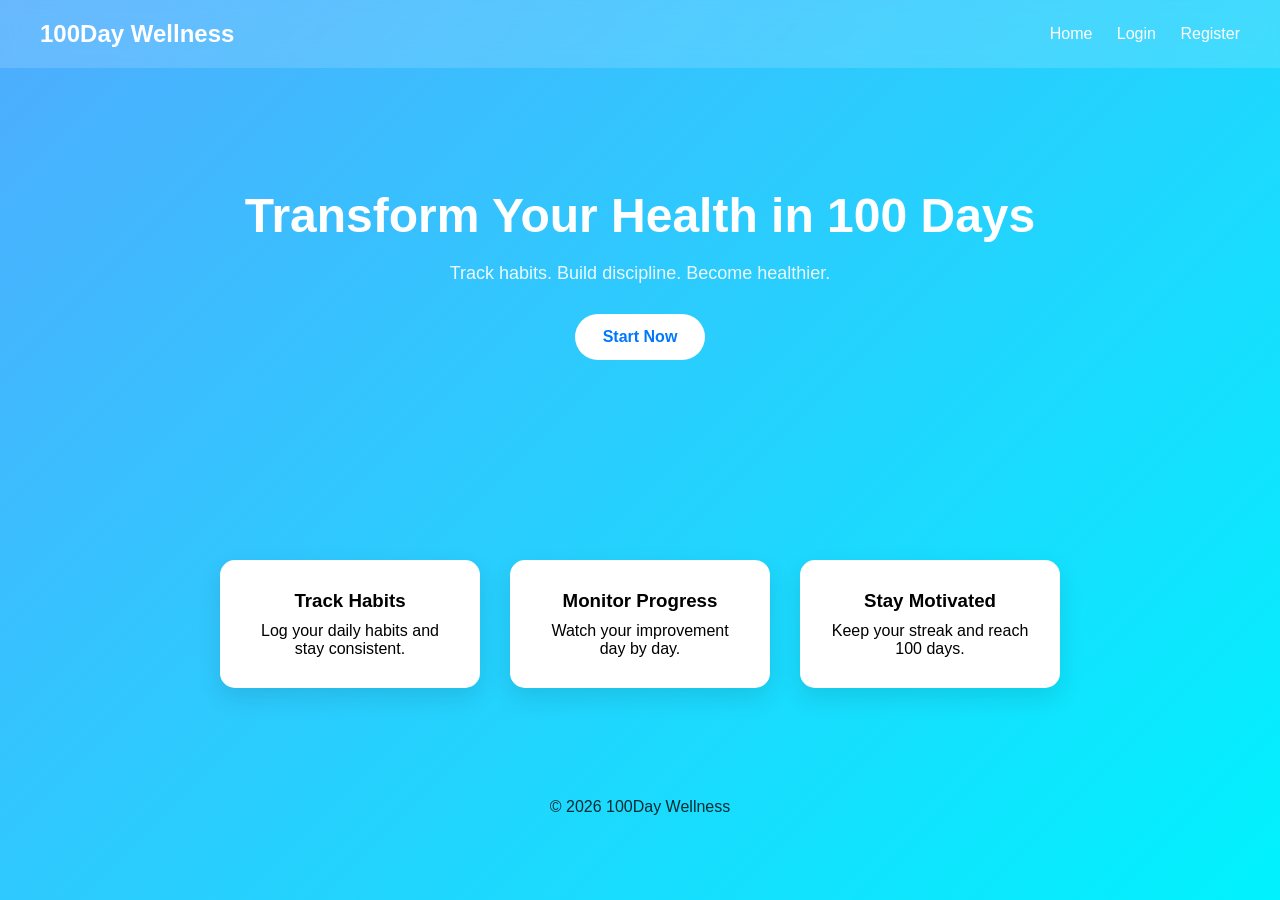
==== frontend/index.html @ 0dc53b85 "first commit" ====
<!DOCTYPE html>
<html>

<head>
    <title>100Day Wellness</title>
    <link rel="stylesheet" href="css/style.css">
</head>

<body>

    <header>
        <h1>100Day Wellness</h1>

        <nav>
            <a href="index.html">Home</a>
            <a href="login.html">Login</a>
            <a href="register.html">Register</a>
        </nav>
    </header>

    <section class="hero">

        <h2>Transform Your Health in 100 Days</h2>
        <p>Track habits. Build discipline. Become healthier.</p>

        <a class="btn" href="register.html">Start Now</a>

    </section>

    <section class="features">

        <div class="card">
            <h3>Track Habits</h3>
            <p>Log your daily habits and stay consistent.</p>
        </div>

        <div class="card">
            <h3>Monitor Progress</h3>
            <p>Watch your improvement day by day.</p>
        </div>

        <div class="card">
            <h3>Stay Motivated</h3>
            <p>Keep your streak and reach 100 days.</p>
        </div>

    </section>

    <footer>
        <p>© 2026 100Day Wellness</p>
    </footer>

</body>

</html>
---- frontend/css/style.css ----
* {
    margin: 0;
    padding: 0;
    box-sizing: border-box;
    font-family: Segoe UI, Arial, sans-serif;
}

body {
    background: linear-gradient(135deg, #4facfe, #00f2fe);
    min-height: 100vh;
    color: #333;
}

/* NAVBAR */

header {
    display: flex;
    justify-content: space-between;
    align-items: center;
    padding: 20px 40px;
    background: rgba(255, 255, 255, 0.15);
    backdrop-filter: blur(10px);
    color: white;
}

header h1 {
    font-size: 24px;
}

nav a {
    color: white;
    margin-left: 20px;
    text-decoration: none;
    font-weight: 500;
    transition: 0.2s;
}

nav a:hover {
    opacity: 0.7;
}

/* HERO */

.hero {
    text-align: center;
    padding: 120px 20px;
    color: white;
}

.hero h2 {
    font-size: 48px;
    margin-bottom: 20px;
}

.hero p {
    font-size: 18px;
    opacity: 0.9;
}

.btn {
    display: inline-block;
    margin-top: 30px;
    padding: 14px 28px;
    background: white;
    color: #0077ff;
    border-radius: 30px;
    text-decoration: none;
    font-weight: 600;
    transition: 0.2s;
}

.btn:hover {
    transform: scale(1.05);
}

/* FEATURES */

.features {
    display: flex;
    justify-content: center;
    flex-wrap: wrap;
    gap: 30px;
    padding: 80px 20px;
}

.card {
    background: white;
    width: 260px;
    padding: 30px;
    border-radius: 15px;
    box-shadow: 0 10px 25px rgba(0, 0, 0, 0.1);
    text-align: center;
    transition: 0.25s;
}

.card:hover {
    transform: translateY(-8px);
}

.card h3 {
    margin-bottom: 10px;
}

/* FORM PAGES */

.page-center {
    display: flex;
    justify-content: center;
    align-items: center;
    height: 100vh;
}

.form-container {
    background: white;
    padding: 40px;
    width: 320px;
    border-radius: 15px;
    box-shadow: 0 10px 30px rgba(0, 0, 0, 0.2);
}

.form-container h2 {
    margin-bottom: 20px;
    text-align: center;
}

input {
    width: 100%;
    padding: 12px;
    margin-bottom: 15px;
    border-radius: 8px;
    border: 1px solid #ddd;
}

button {
    width: 100%;
    padding: 12px;
    border: none;
    border-radius: 8px;
    background: #0077ff;
    color: white;
    font-weight: 600;
    cursor: pointer;
    transition: 0.2s;
}

button:hover {
    background: #0057cc;
}

.form-container p {
    text-align: center;
    margin-top: 15px;
}

.form-container a {
    color: #0077ff;
    text-decoration: none;
}

/* DASHBOARD */

.dashboard {
    padding: 50px;
    display: grid;
    grid-template-columns: repeat(auto-fit, minmax(220px, 1fr));
    gap: 25px;
}

.dashboard-card {
    background: white;
    padding: 25px;
    border-radius: 15px;
    box-shadow: 0 10px 25px rgba(0, 0, 0, 0.1);
    text-align: center;
}

.dashboard-card h3 {
    margin-bottom: 10px;
}

/* FOOTER */

footer {
    text-align: center;
    padding: 30px;
    color: white;
    opacity: 0.8;
}

/* TEXT COLOR FIX */

section,
p,
h2,
h3,
h4 {
    color: black;
}

/* keep hero text white */

.hero h2,
.hero p {
    color: white;
}

/* PROGRESS BAR */

.progress-bar {
    width: 80%;
    height: 25px;
    background: #e0e0e0;
    border-radius: 20px;
    overflow: hidden;
    margin: 30px auto;
}

.progress-fill {
    height: 100%;
    background: linear-gradient(90deg, #00c6ff, #0072ff);
    width: 0%;
    transition: width 0.8s ease;
}

/* PROGRESS PAGE */

.progress{
text-align:center;
padding:80px 20px;
max-width:700px;
margin:auto;
}

.progress-day{
margin-top:10px;
font-size:18px;
}

.progress-text{
margin-top:20px;
font-size:18px;
}
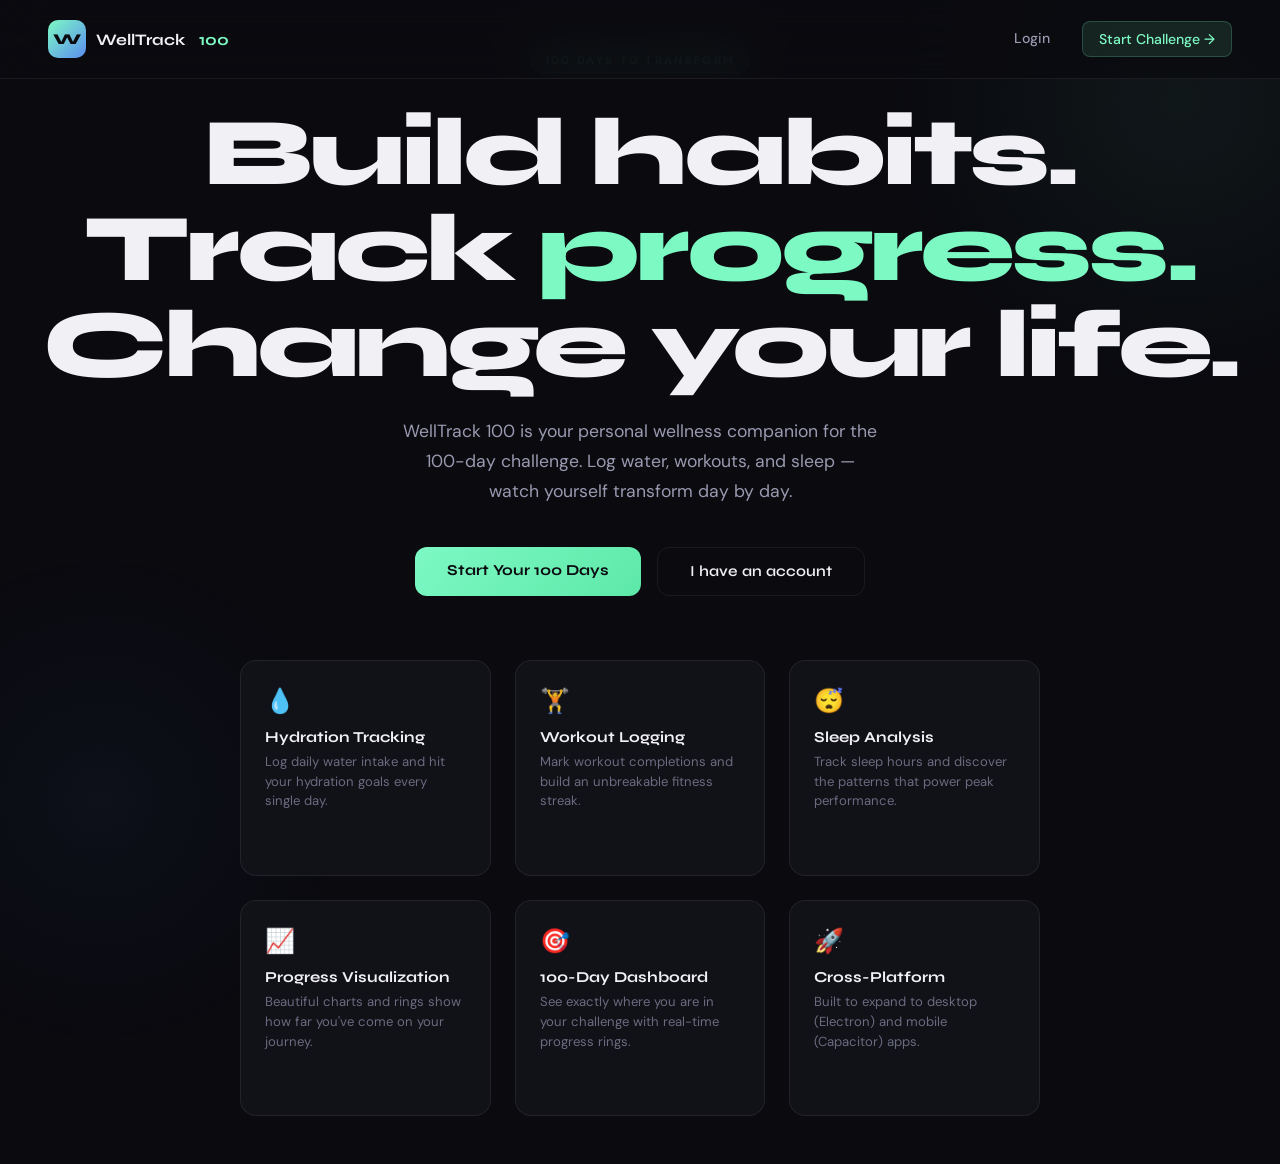
==== commit ea1018da: "js" ====
--- a/frontend/index.html
+++ b/frontend/index.html
@@ -1,55 +1,79 @@
 <!DOCTYPE html>
-<html>
-
+<html lang="en">
 <head>
-    <title>100Day Wellness</title>
-    <link rel="stylesheet" href="css/style.css">
+  <meta charset="UTF-8" />
+  <meta name="viewport" content="width=device-width, initial-scale=1.0" />
+  <title>WellTrack 100 · Your 100-Day Wellness Challenge</title>
+  <link rel="stylesheet" href="css/style.css" />
 </head>
-
 <body>
 
-    <header>
-        <h1>100Day Wellness</h1>
+  <nav class="home-nav">
+    <div class="logo-area">
+      <div class="logo-mark">W</div>
+      WellTrack <span style="color:var(--accent);margin-left:4px">100</span>
+    </div>
+    <div class="nav-links">
+      <a href="login.html" id="nav-login">Login</a>
+      <a href="register.html" class="cta">Start Challenge →</a>
+      <a href="dashboard.html" id="nav-dashboard" class="hidden">Dashboard</a>
+    </div>
+  </nav>
 
-        <nav>
-            <a href="index.html">Home</a>
-            <a href="login.html">Login</a>
-            <a href="register.html">Register</a>
-        </nav>
-    </header>
+  <section class="home-hero">
+    <div class="tagline">100 Days to Transform</div>
 
-    <section class="hero">
+    <h1>
+      Build habits.<br>
+      Track <span class="highlight">progress.</span><br>
+      Change your life.
+    </h1>
 
-        <h2>Transform Your Health in 100 Days</h2>
-        <p>Track habits. Build discipline. Become healthier.</p>
+    <p>
+      WellTrack 100 is your personal wellness companion for the 100-day challenge.
+      Log water, workouts, and sleep — watch yourself transform day by day.
+    </p>
 
-        <a class="btn" href="register.html">Start Now</a>
+    <div class="home-cta">
+      <a href="register.html" class="btn-home-primary">Start Your 100 Days</a>
+      <a href="login.html" class="btn-home-ghost">I have an account</a>
+    </div>
 
-    </section>
+    <div class="features-grid">
+      <div class="feature-chip">
+        <div class="feat-icon">💧</div>
+        <h3>Hydration Tracking</h3>
+        <p>Log daily water intake and hit your hydration goals every single day.</p>
+      </div>
+      <div class="feature-chip">
+        <div class="feat-icon">🏋️</div>
+        <h3>Workout Logging</h3>
+        <p>Mark workout completions and build an unbreakable fitness streak.</p>
+      </div>
+      <div class="feature-chip">
+        <div class="feat-icon">😴</div>
+        <h3>Sleep Analysis</h3>
+        <p>Track sleep hours and discover the patterns that power peak performance.</p>
+      </div>
+      <div class="feature-chip">
+        <div class="feat-icon">📈</div>
+        <h3>Progress Visualization</h3>
+        <p>Beautiful charts and rings show how far you've come on your journey.</p>
+      </div>
+      <div class="feature-chip">
+        <div class="feat-icon">🎯</div>
+        <h3>100-Day Dashboard</h3>
+        <p>See exactly where you are in your challenge with real-time progress rings.</p>
+      </div>
+      <div class="feature-chip">
+        <div class="feat-icon">🚀</div>
+        <h3>Cross-Platform</h3>
+        <p>Built to expand to desktop (Electron) and mobile (Capacitor) apps.</p>
+      </div>
+    </div>
+  </section>
 
-    <section class="features">
-
-        <div class="card">
-            <h3>Track Habits</h3>
-            <p>Log your daily habits and stay consistent.</p>
-        </div>
-
-        <div class="card">
-            <h3>Monitor Progress</h3>
-            <p>Watch your improvement day by day.</p>
-        </div>
-
-        <div class="card">
-            <h3>Stay Motivated</h3>
-            <p>Keep your streak and reach 100 days.</p>
-        </div>
-
-    </section>
-
-    <footer>
-        <p>© 2026 100Day Wellness</p>
-    </footer>
-
+  <div id="toast-container" class="toast-container"></div>
+  <script src="js/app.js"></script>
 </body>
-
 </html>
--- a/frontend/css/style.css
+++ b/frontend/css/style.css
@@ -1,242 +1,947 @@
-* {
-    margin: 0;
-    padding: 0;
-    box-sizing: border-box;
-    font-family: Segoe UI, Arial, sans-serif;
-}
+@import url('https://fonts.googleapis.com/css2?family=Syne:wght@400;500;600;700;800&family=DM+Sans:ital,opsz,wght@0,9..40,300;0,9..40,400;0,9..40,500;1,9..40,300&display=swap');
+
+:root {
+  --bg: #0a0a0f;
+  --surface: #111118;
+  --surface2: #1a1a26;
+  --border: rgba(255,255,255,0.07);
+  --accent: #7DF9C4;
+  --accent2: #5B8DEF;
+  --accent3: #F97DCC;
+  --text: #f0f0f5;
+  --text-muted: #6b6b80;
+  --text-dim: #9999b0;
+  --danger: #f97d7d;
+  --warn: #f9c97d;
+  --radius: 16px;
+  --radius-sm: 10px;
+  --shadow: 0 8px 32px rgba(0,0,0,0.5);
+  --glow: 0 0 40px rgba(125,249,196,0.15);
+}
+
+* { margin: 0; padding: 0; box-sizing: border-box; }
 
 body {
-    background: linear-gradient(135deg, #4facfe, #00f2fe);
-    min-height: 100vh;
-    color: #333;
-}
-
-/* NAVBAR */
-
-header {
-    display: flex;
-    justify-content: space-between;
-    align-items: center;
-    padding: 20px 40px;
-    background: rgba(255, 255, 255, 0.15);
-    backdrop-filter: blur(10px);
-    color: white;
-}
-
-header h1 {
-    font-size: 24px;
-}
-
-nav a {
-    color: white;
-    margin-left: 20px;
-    text-decoration: none;
-    font-weight: 500;
-    transition: 0.2s;
-}
-
-nav a:hover {
-    opacity: 0.7;
-}
-
-/* HERO */
-
-.hero {
-    text-align: center;
-    padding: 120px 20px;
-    color: white;
-}
-
-.hero h2 {
-    font-size: 48px;
-    margin-bottom: 20px;
-}
-
-.hero p {
-    font-size: 18px;
-    opacity: 0.9;
-}
-
-.btn {
-    display: inline-block;
-    margin-top: 30px;
-    padding: 14px 28px;
-    background: white;
-    color: #0077ff;
-    border-radius: 30px;
-    text-decoration: none;
-    font-weight: 600;
-    transition: 0.2s;
-}
-
-.btn:hover {
-    transform: scale(1.05);
-}
-
-/* FEATURES */
-
-.features {
-    display: flex;
-    justify-content: center;
-    flex-wrap: wrap;
-    gap: 30px;
-    padding: 80px 20px;
-}
-
-.card {
-    background: white;
-    width: 260px;
-    padding: 30px;
-    border-radius: 15px;
-    box-shadow: 0 10px 25px rgba(0, 0, 0, 0.1);
-    text-align: center;
-    transition: 0.25s;
-}
-
-.card:hover {
-    transform: translateY(-8px);
-}
-
-.card h3 {
-    margin-bottom: 10px;
-}
-
-/* FORM PAGES */
-
-.page-center {
-    display: flex;
-    justify-content: center;
-    align-items: center;
-    height: 100vh;
-}
-
-.form-container {
-    background: white;
-    padding: 40px;
-    width: 320px;
-    border-radius: 15px;
-    box-shadow: 0 10px 30px rgba(0, 0, 0, 0.2);
-}
-
-.form-container h2 {
-    margin-bottom: 20px;
-    text-align: center;
-}
-
-input {
-    width: 100%;
-    padding: 12px;
-    margin-bottom: 15px;
-    border-radius: 8px;
-    border: 1px solid #ddd;
-}
-
-button {
-    width: 100%;
-    padding: 12px;
-    border: none;
-    border-radius: 8px;
-    background: #0077ff;
-    color: white;
-    font-weight: 600;
-    cursor: pointer;
-    transition: 0.2s;
-}
-
-button:hover {
-    background: #0057cc;
-}
-
-.form-container p {
-    text-align: center;
-    margin-top: 15px;
-}
-
-.form-container a {
-    color: #0077ff;
-    text-decoration: none;
-}
-
-/* DASHBOARD */
-
-.dashboard {
-    padding: 50px;
-    display: grid;
-    grid-template-columns: repeat(auto-fit, minmax(220px, 1fr));
-    gap: 25px;
-}
-
-.dashboard-card {
-    background: white;
-    padding: 25px;
-    border-radius: 15px;
-    box-shadow: 0 10px 25px rgba(0, 0, 0, 0.1);
-    text-align: center;
-}
-
-.dashboard-card h3 {
-    margin-bottom: 10px;
-}
-
-/* FOOTER */
-
-footer {
-    text-align: center;
-    padding: 30px;
-    color: white;
-    opacity: 0.8;
-}
-
-/* TEXT COLOR FIX */
-
-section,
-p,
-h2,
-h3,
-h4 {
-    color: black;
-}
-
-/* keep hero text white */
-
-.hero h2,
-.hero p {
-    color: white;
-}
-
-/* PROGRESS BAR */
-
-.progress-bar {
-    width: 80%;
-    height: 25px;
-    background: #e0e0e0;
-    border-radius: 20px;
-    overflow: hidden;
-    margin: 30px auto;
-}
-
-.progress-fill {
-    height: 100%;
-    background: linear-gradient(90deg, #00c6ff, #0072ff);
-    width: 0%;
-    transition: width 0.8s ease;
-}
-
-/* PROGRESS PAGE */
-
-.progress{
-text-align:center;
-padding:80px 20px;
-max-width:700px;
-margin:auto;
-}
-
-.progress-day{
-margin-top:10px;
-font-size:18px;
-}
-
-.progress-text{
-margin-top:20px;
-font-size:18px;
+  font-family: 'DM Sans', sans-serif;
+  background: var(--bg);
+  color: var(--text);
+  min-height: 100vh;
+  overflow-x: hidden;
+}
+
+/* Ambient background */
+body::before {
+  content: '';
+  position: fixed;
+  width: 600px; height: 600px;
+  background: radial-gradient(circle, rgba(125,249,196,0.06) 0%, transparent 70%);
+  top: -200px; right: -200px;
+  pointer-events: none; z-index: 0;
+}
+body::after {
+  content: '';
+  position: fixed;
+  width: 500px; height: 500px;
+  background: radial-gradient(circle, rgba(91,141,239,0.05) 0%, transparent 70%);
+  bottom: -150px; left: -150px;
+  pointer-events: none; z-index: 0;
+}
+
+h1,h2,h3,h4 { font-family: 'Syne', sans-serif; }
+
+a { color: inherit; text-decoration: none; }
+
+/* ─── AUTH PAGES ─────────────────────────────────── */
+.auth-container {
+  min-height: 100vh;
+  display: grid;
+  place-items: center;
+  padding: 2rem;
+  position: relative; z-index: 1;
+}
+
+.auth-card {
+  background: var(--surface);
+  border: 1px solid var(--border);
+  border-radius: 24px;
+  padding: 3rem;
+  width: 100%; max-width: 440px;
+  box-shadow: var(--shadow);
+  animation: slideUp 0.5s ease;
+}
+
+@keyframes slideUp {
+  from { opacity: 0; transform: translateY(20px); }
+  to   { opacity: 1; transform: translateY(0); }
+}
+
+.auth-logo {
+  display: flex;
+  align-items: center;
+  gap: 10px;
+  margin-bottom: 2rem;
+}
+
+.auth-logo .logo-mark {
+  width: 40px; height: 40px;
+  background: linear-gradient(135deg, var(--accent), var(--accent2));
+  border-radius: 12px;
+  display: grid; place-items: center;
+  font-family: 'Syne', sans-serif;
+  font-weight: 800;
+  font-size: 16px;
+  color: #0a0a0f;
+}
+
+.auth-logo span {
+  font-family: 'Syne', sans-serif;
+  font-weight: 700;
+  font-size: 1.2rem;
+  letter-spacing: -0.02em;
+}
+
+.auth-logo span em {
+  color: var(--accent);
+  font-style: normal;
+}
+
+.auth-card h1 {
+  font-size: 2rem;
+  font-weight: 800;
+  letter-spacing: -0.03em;
+  margin-bottom: 0.5rem;
+}
+
+.auth-card .subtitle {
+  color: var(--text-muted);
+  font-size: 0.95rem;
+  margin-bottom: 2rem;
+}
+
+.form-group {
+  margin-bottom: 1.25rem;
+}
+
+.form-group label {
+  display: block;
+  font-size: 0.82rem;
+  font-weight: 500;
+  text-transform: uppercase;
+  letter-spacing: 0.08em;
+  color: var(--text-dim);
+  margin-bottom: 0.5rem;
+}
+
+.form-group input {
+  width: 100%;
+  background: var(--surface2);
+  border: 1px solid var(--border);
+  border-radius: var(--radius-sm);
+  padding: 0.85rem 1rem;
+  color: var(--text);
+  font-family: 'DM Sans', sans-serif;
+  font-size: 0.95rem;
+  transition: border-color 0.2s, box-shadow 0.2s;
+  outline: none;
+}
+
+.form-group input:focus {
+  border-color: rgba(125,249,196,0.4);
+  box-shadow: 0 0 0 3px rgba(125,249,196,0.08);
+}
+
+.form-group input::placeholder { color: var(--text-muted); }
+
+.btn-primary {
+  width: 100%;
+  background: linear-gradient(135deg, var(--accent), #5de8a8);
+  color: #0a0a0f;
+  border: none;
+  border-radius: var(--radius-sm);
+  padding: 0.9rem 1.5rem;
+  font-family: 'Syne', sans-serif;
+  font-weight: 700;
+  font-size: 0.95rem;
+  letter-spacing: 0.02em;
+  cursor: pointer;
+  transition: opacity 0.2s, transform 0.1s, box-shadow 0.2s;
+  margin-top: 0.5rem;
+}
+
+.btn-primary:hover {
+  opacity: 0.9;
+  box-shadow: 0 4px 20px rgba(125,249,196,0.3);
+}
+.btn-primary:active { transform: scale(0.98); }
+
+.btn-secondary {
+  background: var(--surface2);
+  color: var(--text);
+  border: 1px solid var(--border);
+  border-radius: var(--radius-sm);
+  padding: 0.75rem 1.25rem;
+  font-family: 'Syne', sans-serif;
+  font-weight: 600;
+  font-size: 0.88rem;
+  cursor: pointer;
+  transition: background 0.2s, border-color 0.2s;
+}
+.btn-secondary:hover { background: var(--surface); border-color: rgba(255,255,255,0.15); }
+
+.auth-footer {
+  text-align: center;
+  margin-top: 1.5rem;
+  color: var(--text-muted);
+  font-size: 0.9rem;
+}
+
+.auth-footer a { color: var(--accent); font-weight: 500; }
+.auth-footer a:hover { text-decoration: underline; }
+
+.alert {
+  padding: 0.75rem 1rem;
+  border-radius: var(--radius-sm);
+  font-size: 0.88rem;
+  margin-bottom: 1rem;
+  display: none;
+}
+.alert.error { background: rgba(249,125,125,0.1); border: 1px solid rgba(249,125,125,0.3); color: var(--danger); }
+.alert.success { background: rgba(125,249,196,0.1); border: 1px solid rgba(125,249,196,0.3); color: var(--accent); }
+.alert.show { display: block; }
+
+/* ─── MAIN LAYOUT ────────────────────────────────── */
+.app-layout {
+  display: grid;
+  grid-template-columns: 260px 1fr;
+  min-height: 100vh;
+  position: relative; z-index: 1;
+}
+
+/* ─── SIDEBAR ────────────────────────────────────── */
+.sidebar {
+  background: var(--surface);
+  border-right: 1px solid var(--border);
+  padding: 2rem 1.5rem;
+  display: flex;
+  flex-direction: column;
+  position: sticky;
+  top: 0; height: 100vh;
+  overflow-y: auto;
+}
+
+.sidebar-logo {
+  display: flex;
+  align-items: center;
+  gap: 10px;
+  margin-bottom: 2.5rem;
+  padding-bottom: 1.5rem;
+  border-bottom: 1px solid var(--border);
+}
+
+.logo-mark {
+  width: 38px; height: 38px;
+  background: linear-gradient(135deg, var(--accent), var(--accent2));
+  border-radius: 10px;
+  display: grid; place-items: center;
+  font-family: 'Syne', sans-serif;
+  font-weight: 800;
+  font-size: 15px;
+  color: #0a0a0f;
+}
+
+.logo-text {
+  font-family: 'Syne', sans-serif;
+  font-weight: 700;
+  font-size: 1.05rem;
+  line-height: 1.2;
+}
+.logo-text small {
+  display: block;
+  color: var(--accent);
+  font-size: 0.72rem;
+  font-weight: 500;
+  letter-spacing: 0.1em;
+  text-transform: uppercase;
+}
+
+.nav-section-label {
+  font-size: 0.68rem;
+  font-weight: 600;
+  letter-spacing: 0.12em;
+  text-transform: uppercase;
+  color: var(--text-muted);
+  margin: 1.5rem 0 0.6rem 0.5rem;
+}
+
+.nav-item {
+  display: flex;
+  align-items: center;
+  gap: 10px;
+  padding: 0.65rem 0.75rem;
+  border-radius: var(--radius-sm);
+  color: var(--text-dim);
+  font-size: 0.9rem;
+  font-weight: 500;
+  cursor: pointer;
+  transition: all 0.15s;
+  margin-bottom: 2px;
+}
+
+.nav-item:hover { background: var(--surface2); color: var(--text); }
+
+.nav-item.active {
+  background: rgba(125,249,196,0.1);
+  color: var(--accent);
+  border: 1px solid rgba(125,249,196,0.15);
+}
+
+.nav-item .nav-icon { font-size: 1rem; width: 20px; text-align: center; }
+
+.sidebar-bottom {
+  margin-top: auto;
+  padding-top: 1.5rem;
+  border-top: 1px solid var(--border);
+}
+
+.user-chip {
+  display: flex;
+  align-items: center;
+  gap: 10px;
+  padding: 0.6rem 0.75rem;
+  border-radius: var(--radius-sm);
+}
+
+.user-avatar {
+  width: 32px; height: 32px;
+  background: linear-gradient(135deg, var(--accent2), var(--accent3));
+  border-radius: 50%;
+  display: grid; place-items: center;
+  font-family: 'Syne', sans-serif;
+  font-weight: 700;
+  font-size: 13px;
+  color: white;
+  flex-shrink: 0;
+}
+
+.user-name {
+  font-size: 0.88rem;
+  font-weight: 500;
+  flex: 1;
+  overflow: hidden;
+  text-overflow: ellipsis;
+  white-space: nowrap;
+}
+
+.logout-btn {
+  background: none;
+  border: none;
+  color: var(--text-muted);
+  cursor: pointer;
+  font-size: 1rem;
+  padding: 4px;
+  border-radius: 6px;
+  transition: color 0.2s;
+}
+.logout-btn:hover { color: var(--danger); }
+
+/* ─── MAIN CONTENT ───────────────────────────────── */
+.main-content {
+  padding: 2.5rem 3rem;
+  overflow-y: auto;
+}
+
+.page-header {
+  margin-bottom: 2.5rem;
+}
+
+.page-header h1 {
+  font-size: 2.2rem;
+  font-weight: 800;
+  letter-spacing: -0.03em;
+  margin-bottom: 0.25rem;
+}
+
+.page-header .breadcrumb {
+  color: var(--text-muted);
+  font-size: 0.9rem;
+}
+.page-header .breadcrumb span { color: var(--accent); }
+
+/* ─── DAY COUNTER HERO ───────────────────────────── */
+.day-hero {
+  background: linear-gradient(135deg, var(--surface2) 0%, rgba(125,249,196,0.05) 100%);
+  border: 1px solid rgba(125,249,196,0.15);
+  border-radius: 20px;
+  padding: 2rem 2.5rem;
+  margin-bottom: 2rem;
+  display: flex;
+  align-items: center;
+  justify-content: space-between;
+  overflow: hidden;
+  position: relative;
+}
+
+.day-hero::before {
+  content: '';
+  position: absolute;
+  right: -40px; top: -40px;
+  width: 200px; height: 200px;
+  background: radial-gradient(circle, rgba(125,249,196,0.1) 0%, transparent 70%);
+  pointer-events: none;
+}
+
+.day-info h2 {
+  font-size: 3.5rem;
+  font-weight: 800;
+  letter-spacing: -0.04em;
+  color: var(--accent);
+  line-height: 1;
+  margin-bottom: 0.4rem;
+}
+
+.day-info p {
+  color: var(--text-dim);
+  font-size: 0.95rem;
+}
+
+.day-progress-ring {
+  position: relative;
+  width: 100px; height: 100px;
+}
+
+.day-progress-ring svg { transform: rotate(-90deg); }
+
+.day-progress-ring .ring-bg {
+  fill: none;
+  stroke: var(--surface);
+  stroke-width: 8;
+}
+
+.day-progress-ring .ring-fill {
+  fill: none;
+  stroke: var(--accent);
+  stroke-width: 8;
+  stroke-linecap: round;
+  stroke-dasharray: 264;
+  stroke-dashoffset: 264;
+  transition: stroke-dashoffset 1s ease;
+}
+
+.ring-label {
+  position: absolute;
+  inset: 0;
+  display: grid;
+  place-items: center;
+  font-family: 'Syne', sans-serif;
+  font-weight: 700;
+  font-size: 1rem;
+}
+
+/* ─── STATS GRID ─────────────────────────────────── */
+.stats-grid {
+  display: grid;
+  grid-template-columns: repeat(3, 1fr);
+  gap: 1.25rem;
+  margin-bottom: 2rem;
+}
+
+.stat-card {
+  background: var(--surface);
+  border: 1px solid var(--border);
+  border-radius: var(--radius);
+  padding: 1.5rem;
+  transition: border-color 0.2s, transform 0.2s;
+  cursor: default;
+}
+
+.stat-card:hover {
+  border-color: rgba(255,255,255,0.12);
+  transform: translateY(-2px);
+}
+
+.stat-card .stat-icon {
+  font-size: 1.5rem;
+  margin-bottom: 1rem;
+  display: inline-block;
+  padding: 0.5rem;
+  background: var(--surface2);
+  border-radius: 10px;
+}
+
+.stat-card .stat-label {
+  font-size: 0.78rem;
+  font-weight: 600;
+  letter-spacing: 0.1em;
+  text-transform: uppercase;
+  color: var(--text-muted);
+  margin-bottom: 0.5rem;
+}
+
+.stat-card .stat-value {
+  font-family: 'Syne', sans-serif;
+  font-size: 2rem;
+  font-weight: 800;
+  letter-spacing: -0.02em;
+  line-height: 1;
+  margin-bottom: 0.3rem;
+}
+
+.stat-card .stat-target {
+  font-size: 0.82rem;
+  color: var(--text-muted);
+}
+
+.stat-card.water .stat-value { color: var(--accent2); }
+.stat-card.workout .stat-value { color: var(--accent); }
+.stat-card.sleep .stat-value { color: var(--accent3); }
+
+/* ─── LOG FORM ───────────────────────────────────── */
+.log-section {
+  background: var(--surface);
+  border: 1px solid var(--border);
+  border-radius: var(--radius);
+  padding: 2rem;
+  margin-bottom: 2rem;
+}
+
+.log-section h3 {
+  font-size: 1.1rem;
+  font-weight: 700;
+  margin-bottom: 1.5rem;
+  display: flex;
+  align-items: center;
+  gap: 8px;
+}
+
+.log-section h3 .badge {
+  font-size: 0.7rem;
+  background: rgba(125,249,196,0.15);
+  color: var(--accent);
+  padding: 2px 8px;
+  border-radius: 20px;
+  letter-spacing: 0.05em;
+}
+
+.log-form {
+  display: grid;
+  grid-template-columns: 1fr 1fr 1fr auto;
+  gap: 1rem;
+  align-items: end;
+}
+
+.input-group label {
+  display: block;
+  font-size: 0.78rem;
+  font-weight: 600;
+  letter-spacing: 0.08em;
+  text-transform: uppercase;
+  color: var(--text-dim);
+  margin-bottom: 0.5rem;
+}
+
+.input-with-unit {
+  position: relative;
+}
+
+.input-with-unit input {
+  width: 100%;
+  background: var(--surface2);
+  border: 1px solid var(--border);
+  border-radius: var(--radius-sm);
+  padding: 0.75rem 3rem 0.75rem 1rem;
+  color: var(--text);
+  font-family: 'DM Sans', sans-serif;
+  font-size: 1rem;
+  font-weight: 500;
+  outline: none;
+  transition: border-color 0.2s;
+}
+
+.input-with-unit input:focus {
+  border-color: rgba(125,249,196,0.4);
+}
+
+.input-with-unit .unit {
+  position: absolute;
+  right: 0.75rem; top: 50%;
+  transform: translateY(-50%);
+  font-size: 0.75rem;
+  color: var(--text-muted);
+  font-weight: 500;
+}
+
+.checkbox-group {
+  display: flex;
+  align-items: center;
+  gap: 8px;
+  padding: 0.75rem 1rem;
+  background: var(--surface2);
+  border: 1px solid var(--border);
+  border-radius: var(--radius-sm);
+  cursor: pointer;
+  transition: border-color 0.2s;
+}
+
+.checkbox-group input[type="checkbox"] {
+  width: 18px; height: 18px;
+  accent-color: var(--accent);
+  cursor: pointer;
+}
+
+.checkbox-group span {
+  font-size: 0.9rem;
+  color: var(--text-dim);
+}
+
+/* ─── PROGRESS PAGE ──────────────────────────────── */
+.progress-overview {
+  display: grid;
+  grid-template-columns: 1fr 2fr;
+  gap: 1.5rem;
+  margin-bottom: 2rem;
+}
+
+.progress-summary-card {
+  background: var(--surface);
+  border: 1px solid var(--border);
+  border-radius: var(--radius);
+  padding: 2rem;
+  display: flex;
+  flex-direction: column;
+  align-items: center;
+  justify-content: center;
+  text-align: center;
+  gap: 1rem;
+}
+
+.big-ring {
+  position: relative;
+  width: 160px; height: 160px;
+}
+
+.big-ring svg { transform: rotate(-90deg); }
+.big-ring .ring-bg { fill: none; stroke: var(--surface2); stroke-width: 12; }
+.big-ring .ring-fill {
+  fill: none;
+  stroke: url(#ringGradient);
+  stroke-width: 12;
+  stroke-linecap: round;
+  stroke-dasharray: 440;
+  stroke-dashoffset: 440;
+  transition: stroke-dashoffset 1.2s ease;
+}
+
+.big-ring .ring-label {
+  position: absolute;
+  inset: 0;
+  display: flex;
+  flex-direction: column;
+  align-items: center;
+  justify-content: center;
+}
+
+.big-ring .ring-label .pct {
+  font-family: 'Syne', sans-serif;
+  font-size: 2.2rem;
+  font-weight: 800;
+  color: var(--accent);
+  line-height: 1;
+}
+
+.big-ring .ring-label .pct-label {
+  font-size: 0.72rem;
+  color: var(--text-muted);
+  letter-spacing: 0.05em;
+}
+
+.progress-history {
+  background: var(--surface);
+  border: 1px solid var(--border);
+  border-radius: var(--radius);
+  padding: 2rem;
+}
+
+.progress-history h3 {
+  font-size: 1rem;
+  font-weight: 700;
+  margin-bottom: 1.5rem;
+}
+
+.history-table {
+  width: 100%;
+  border-collapse: collapse;
+  font-size: 0.88rem;
+}
+
+.history-table th {
+  text-align: left;
+  padding: 0.5rem 0.75rem;
+  font-size: 0.72rem;
+  font-weight: 600;
+  letter-spacing: 0.08em;
+  text-transform: uppercase;
+  color: var(--text-muted);
+  border-bottom: 1px solid var(--border);
+}
+
+.history-table td {
+  padding: 0.75rem;
+  border-bottom: 1px solid rgba(255,255,255,0.03);
+  color: var(--text-dim);
+}
+
+.history-table tr:hover td { background: rgba(255,255,255,0.02); color: var(--text); }
+
+.history-table .day-num {
+  font-family: 'Syne', sans-serif;
+  font-weight: 700;
+  color: var(--text);
+}
+
+.history-table .workout-check { color: var(--accent); }
+.history-table .workout-no { color: var(--text-muted); }
+
+.mini-bar {
+  display: flex;
+  align-items: center;
+  gap: 8px;
+}
+
+.mini-bar-track {
+  flex: 1; height: 4px;
+  background: var(--surface2);
+  border-radius: 2px;
+  overflow: hidden;
+}
+
+.mini-bar-fill {
+  height: 100%;
+  border-radius: 2px;
+  background: var(--accent2);
+}
+
+/* ─── HOME PAGE ──────────────────────────────────── */
+.home-hero {
+  min-height: 100vh;
+  display: flex;
+  flex-direction: column;
+  align-items: center;
+  justify-content: center;
+  text-align: center;
+  padding: 3rem 2rem;
+  position: relative; z-index: 1;
+}
+
+.home-hero .tagline {
+  display: inline-block;
+  font-size: 0.72rem;
+  font-weight: 600;
+  letter-spacing: 0.2em;
+  text-transform: uppercase;
+  color: var(--accent);
+  background: rgba(125,249,196,0.1);
+  border: 1px solid rgba(125,249,196,0.2);
+  padding: 4px 14px;
+  border-radius: 20px;
+  margin-bottom: 2rem;
+  animation: fadeIn 0.5s ease;
+}
+
+.home-hero h1 {
+  font-size: clamp(3rem, 8vw, 6rem);
+  font-weight: 800;
+  letter-spacing: -0.04em;
+  line-height: 1;
+  margin-bottom: 1.5rem;
+  animation: fadeIn 0.6s ease 0.1s both;
+}
+
+.home-hero h1 .highlight {
+  color: var(--accent);
+  position: relative;
+}
+
+.home-hero p {
+  max-width: 480px;
+  color: var(--text-dim);
+  font-size: 1.1rem;
+  line-height: 1.7;
+  margin-bottom: 2.5rem;
+  animation: fadeIn 0.6s ease 0.2s both;
+}
+
+.home-cta {
+  display: flex;
+  gap: 1rem;
+  justify-content: center;
+  animation: fadeIn 0.6s ease 0.3s both;
+}
+
+.btn-home-primary {
+  background: linear-gradient(135deg, var(--accent), #5de8a8);
+  color: #0a0a0f;
+  border: none;
+  border-radius: 12px;
+  padding: 0.9rem 2rem;
+  font-family: 'Syne', sans-serif;
+  font-weight: 700;
+  font-size: 0.95rem;
+  cursor: pointer;
+  transition: all 0.2s;
+  text-decoration: none;
+  display: inline-block;
+}
+.btn-home-primary:hover { box-shadow: 0 8px 30px rgba(125,249,196,0.35); transform: translateY(-2px); }
+
+.btn-home-ghost {
+  background: transparent;
+  color: var(--text);
+  border: 1px solid var(--border);
+  border-radius: 12px;
+  padding: 0.9rem 2rem;
+  font-family: 'Syne', sans-serif;
+  font-weight: 600;
+  font-size: 0.95rem;
+  cursor: pointer;
+  transition: all 0.2s;
+  text-decoration: none;
+  display: inline-block;
+}
+.btn-home-ghost:hover { border-color: rgba(255,255,255,0.2); background: var(--surface); }
+
+.features-grid {
+  display: grid;
+  grid-template-columns: repeat(3, 1fr);
+  gap: 1.5rem;
+  max-width: 800px;
+  margin: 4rem auto 0;
+  animation: fadeIn 0.6s ease 0.4s both;
+}
+
+.feature-chip {
+  background: var(--surface);
+  border: 1px solid var(--border);
+  border-radius: var(--radius);
+  padding: 1.5rem;
+  text-align: left;
+  transition: border-color 0.2s;
+}
+.feature-chip:hover { border-color: rgba(125,249,196,0.2); }
+.feature-chip .feat-icon { font-size: 1.5rem; margin-bottom: 0.75rem; }
+.feature-chip h3 { font-size: 0.95rem; font-weight: 700; margin-bottom: 0.4rem; }
+.feature-chip p { font-size: 0.82rem; color: var(--text-muted); line-height: 1.5; }
+
+@keyframes fadeIn {
+  from { opacity: 0; transform: translateY(12px); }
+  to   { opacity: 1; transform: translateY(0); }
+}
+
+/* ─── HOME NAV ───────────────────────────────────── */
+.home-nav {
+  position: fixed;
+  top: 0; left: 0; right: 0;
+  padding: 1.25rem 3rem;
+  display: flex;
+  align-items: center;
+  justify-content: space-between;
+  z-index: 100;
+  background: rgba(10,10,15,0.8);
+  backdrop-filter: blur(20px);
+  border-bottom: 1px solid var(--border);
+}
+
+.home-nav .logo-area {
+  display: flex; align-items: center; gap: 10px;
+  font-family: 'Syne', sans-serif; font-weight: 700; font-size: 1rem;
+}
+
+.home-nav .nav-links { display: flex; gap: 1rem; }
+
+.home-nav .nav-links a {
+  font-size: 0.88rem;
+  font-weight: 500;
+  color: var(--text-dim);
+  padding: 0.5rem 1rem;
+  border-radius: 8px;
+  transition: all 0.15s;
+}
+.home-nav .nav-links a:hover { color: var(--text); background: var(--surface); }
+
+.home-nav .nav-links a.cta {
+  background: rgba(125,249,196,0.1);
+  color: var(--accent);
+  border: 1px solid rgba(125,249,196,0.2);
+}
+
+/* ─── HIDDEN ─────────────────────────────────────── */
+.hidden { display: none !important; }
+
+/* ─── LOADING ────────────────────────────────────── */
+.loading-dots span {
+  display: inline-block;
+  width: 6px; height: 6px;
+  background: var(--accent);
+  border-radius: 50%;
+  margin: 0 2px;
+  animation: bounce 1s ease infinite;
+}
+.loading-dots span:nth-child(2) { animation-delay: 0.15s; }
+.loading-dots span:nth-child(3) { animation-delay: 0.3s; }
+@keyframes bounce {
+  0%,80%,100% { transform: scale(0.6); opacity: 0.4; }
+  40% { transform: scale(1); opacity: 1; }
+}
+
+/* ─── TOAST ──────────────────────────────────────── */
+.toast-container {
+  position: fixed;
+  bottom: 2rem; right: 2rem;
+  z-index: 9999;
+  display: flex;
+  flex-direction: column;
+  gap: 0.5rem;
+}
+
+.toast {
+  background: var(--surface);
+  border: 1px solid var(--border);
+  border-radius: 12px;
+  padding: 0.85rem 1.25rem;
+  font-size: 0.88rem;
+  display: flex;
+  align-items: center;
+  gap: 8px;
+  box-shadow: var(--shadow);
+  animation: toastIn 0.3s ease;
+  min-width: 250px;
+}
+
+.toast.success { border-color: rgba(125,249,196,0.3); }
+.toast.success .toast-icon { color: var(--accent); }
+.toast.error { border-color: rgba(249,125,125,0.3); }
+.toast.error .toast-icon { color: var(--danger); }
+
+@keyframes toastIn {
+  from { opacity: 0; transform: translateX(20px); }
+  to   { opacity: 1; transform: translateX(0); }
+}
+
+/* ─── RESPONSIVE ─────────────────────────────────── */
+@media (max-width: 1024px) {
+  .stats-grid { grid-template-columns: 1fr 1fr; }
+  .log-form { grid-template-columns: 1fr 1fr; }
+  .progress-overview { grid-template-columns: 1fr; }
+  .features-grid { grid-template-columns: 1fr 1fr; }
+}
+
+@media (max-width: 768px) {
+  .app-layout { grid-template-columns: 1fr; }
+  .sidebar { display: none; }
+  .main-content { padding: 1.5rem; }
+  .stats-grid { grid-template-columns: 1fr; }
+  .log-form { grid-template-columns: 1fr; }
+  .day-hero { flex-direction: column; gap: 1.5rem; text-align: center; }
+  .home-hero h1 { font-size: 3rem; }
+  .features-grid { grid-template-columns: 1fr; }
+  .home-nav { padding: 1rem 1.5rem; }
 }
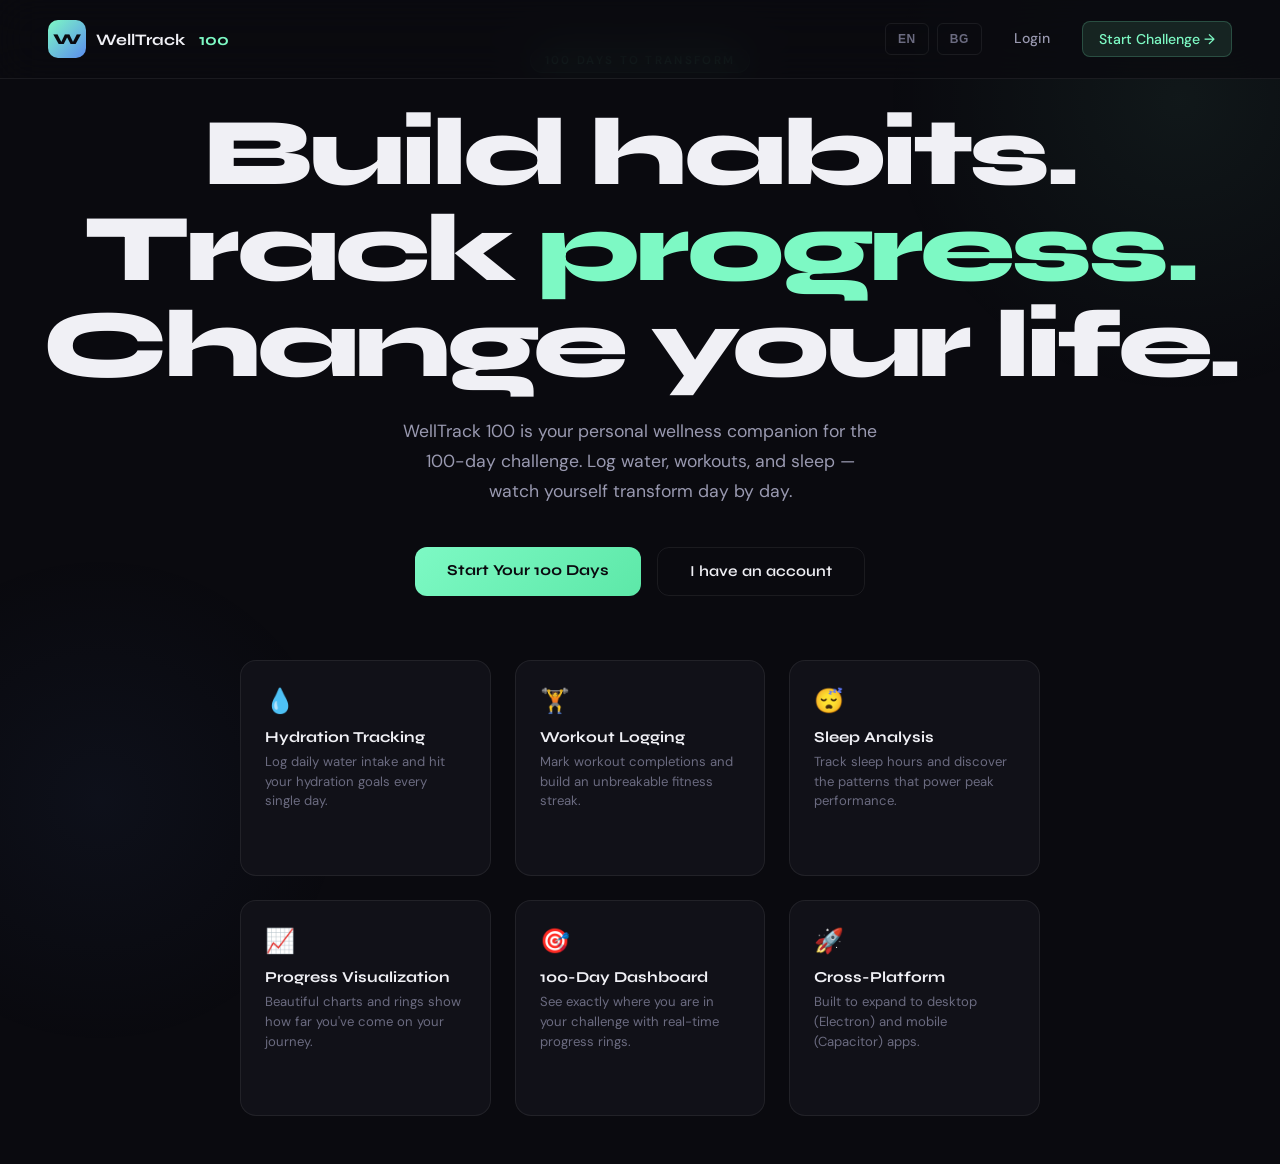
==== commit 684c2428: "Major improvements: fix navbar, realistic exercises, multi-language support, settings page, and chat" ====
--- a/frontend/index.html
+++ b/frontend/index.html
@@ -5,6 +5,7 @@
   <meta name="viewport" content="width=device-width, initial-scale=1.0" />
   <title>WellTrack 100 · Your 100-Day Wellness Challenge</title>
   <link rel="stylesheet" href="css/style.css" />
+  <script src="js/i18n.js"></script>
 </head>
 <body>
 
@@ -14,9 +15,12 @@
       WellTrack <span style="color:var(--accent);margin-left:4px">100</span>
     </div>
     <div class="nav-links">
-      <a href="login.html" id="nav-login">Login</a>
-      <a href="register.html" class="cta">Start Challenge →</a>
-      <a href="dashboard.html" id="nav-dashboard" class="hidden">Dashboard</a>
+      <div class="lang-switcher">
+        <button class="lang-btn" onclick="setLanguage('en')" title="English">EN</button>
+        <button class="lang-btn" onclick="setLanguage('bg')" title="Български">BG</button>
+      </div>
+      <a href="login.html" id="nav-login" data-i18n="nav.login">Login</a>
+      <a href="register.html" class="cta" data-i18n="nav.startChallenge">Start Challenge →</a>
     </div>
   </nav>
 
@@ -72,8 +76,6 @@
       </div>
     </div>
   </section>
-
-  <div id="toast-container" class="toast-container"></div>
   <script src="js/app.js"></script>
 </body>
 </html>
--- a/frontend/css/style.css
+++ b/frontend/css/style.css
@@ -404,38 +404,6 @@
   font-size: 0.95rem;
 }
 
-.day-progress-ring {
-  position: relative;
-  width: 100px; height: 100px;
-}
-
-.day-progress-ring svg { transform: rotate(-90deg); }
-
-.day-progress-ring .ring-bg {
-  fill: none;
-  stroke: var(--surface);
-  stroke-width: 8;
-}
-
-.day-progress-ring .ring-fill {
-  fill: none;
-  stroke: var(--accent);
-  stroke-width: 8;
-  stroke-linecap: round;
-  stroke-dasharray: 264;
-  stroke-dashoffset: 264;
-  transition: stroke-dashoffset 1s ease;
-}
-
-.ring-label {
-  position: absolute;
-  inset: 0;
-  display: grid;
-  place-items: center;
-  font-family: 'Syne', sans-serif;
-  font-weight: 700;
-  font-size: 1rem;
-}
 
 /* ─── STATS GRID ─────────────────────────────────── */
 .stats-grid {
@@ -494,6 +462,131 @@
 .stat-card.water .stat-value { color: var(--accent2); }
 .stat-card.workout .stat-value { color: var(--accent); }
 .stat-card.sleep .stat-value { color: var(--accent3); }
+
+/* ─── SAVINGS SECTION ────────────────────────────── */
+.savings-section {
+  background: linear-gradient(135deg, var(--surface) 0%, rgba(249,125,204,0.03) 100%);
+  border: 1px solid rgba(91,141,239,0.2);
+  border-radius: var(--radius);
+  padding: 2rem;
+  margin-bottom: 2rem;
+}
+
+.savings-section h3 {
+  font-size: 1.1rem;
+  font-weight: 700;
+  margin-bottom: 1.5rem;
+  display: flex;
+  align-items: center;
+  gap: 8px;
+}
+
+.savings-section h3 .badge {
+  font-size: 0.7rem;
+  background: rgba(91,141,239,0.15);
+  color: var(--accent2);
+  padding: 2px 8px;
+  border-radius: 20px;
+  letter-spacing: 0.05em;
+}
+
+.savings-content {
+  display: grid;
+  grid-template-columns: 1fr 1fr 1fr;
+  gap: 1.5rem;
+}
+
+.savings-card {
+  background: var(--surface2);
+  border: 1px solid var(--border);
+  border-radius: var(--radius-sm);
+  padding: 1.5rem;
+  display: flex;
+  align-items: center;
+  gap: 1rem;
+}
+
+.savings-icon {
+  font-size: 2.5rem;
+}
+
+.savings-info {
+  flex: 1;
+}
+
+.savings-label {
+  font-size: 0.78rem;
+  font-weight: 600;
+  letter-spacing: 0.08em;
+  text-transform: uppercase;
+  color: var(--text-muted);
+  margin-bottom: 0.5rem;
+}
+
+.savings-value {
+  font-family: 'Syne', sans-serif;
+  font-size: 1.8rem;
+  font-weight: 800;
+  color: var(--accent2);
+  line-height: 1;
+}
+
+.savings-price-input {
+  background: var(--surface2);
+  border: 1px solid var(--border);
+  border-radius: var(--radius-sm);
+  padding: 1.5rem;
+}
+
+.savings-price-input label {
+  display: block;
+  font-size: 0.78rem;
+  font-weight: 600;
+  letter-spacing: 0.08em;
+  text-transform: uppercase;
+  color: var(--text-dim);
+  margin-bottom: 0.75rem;
+}
+
+.price-input-group {
+  display: flex;
+  align-items: center;
+  gap: 0.5rem;
+  position: relative;
+}
+
+.price-input-group .currency {
+  font-size: 1.1rem;
+  font-weight: 600;
+  color: var(--text-muted);
+}
+
+.price-input-group input {
+  width: 100%;
+  background: var(--surface);
+  border: 1px solid var(--border);
+  border-radius: var(--radius-sm);
+  padding: 0.75rem 3.5rem 0.75rem 0.75rem;
+  color: var(--text);
+  font-family: 'Syne', sans-serif;
+  font-size: 1.1rem;
+  font-weight: 600;
+  outline: none;
+  transition: border-color 0.2s;
+}
+
+.price-input-group input:focus {
+  border-color: rgba(91,141,239,0.4);
+}
+
+.price-input-group .unit {
+  position: absolute;
+  right: 0.75rem;
+  font-size: 0.78rem;
+  color: var(--text-muted);
+  font-weight: 500;
+  pointer-events: none;
+}
 
 /* ─── LOG FORM ───────────────────────────────────── */
 .log-section {
@@ -614,45 +707,6 @@
   gap: 1rem;
 }
 
-.big-ring {
-  position: relative;
-  width: 160px; height: 160px;
-}
-
-.big-ring svg { transform: rotate(-90deg); }
-.big-ring .ring-bg { fill: none; stroke: var(--surface2); stroke-width: 12; }
-.big-ring .ring-fill {
-  fill: none;
-  stroke: url(#ringGradient);
-  stroke-width: 12;
-  stroke-linecap: round;
-  stroke-dasharray: 440;
-  stroke-dashoffset: 440;
-  transition: stroke-dashoffset 1.2s ease;
-}
-
-.big-ring .ring-label {
-  position: absolute;
-  inset: 0;
-  display: flex;
-  flex-direction: column;
-  align-items: center;
-  justify-content: center;
-}
-
-.big-ring .ring-label .pct {
-  font-family: 'Syne', sans-serif;
-  font-size: 2.2rem;
-  font-weight: 800;
-  color: var(--accent);
-  line-height: 1;
-}
-
-.big-ring .ring-label .pct-label {
-  font-size: 0.72rem;
-  color: var(--text-muted);
-  letter-spacing: 0.05em;
-}
 
 .progress-history {
   background: var(--surface);
@@ -929,6 +983,7 @@
 /* ─── RESPONSIVE ─────────────────────────────────── */
 @media (max-width: 1024px) {
   .stats-grid { grid-template-columns: 1fr 1fr; }
+  .savings-content { grid-template-columns: 1fr 1fr 1fr; }
   .log-form { grid-template-columns: 1fr 1fr; }
   .progress-overview { grid-template-columns: 1fr; }
   .features-grid { grid-template-columns: 1fr 1fr; }
@@ -939,9 +994,151 @@
   .sidebar { display: none; }
   .main-content { padding: 1.5rem; }
   .stats-grid { grid-template-columns: 1fr; }
+  .savings-content { grid-template-columns: 1fr; }
   .log-form { grid-template-columns: 1fr; }
   .day-hero { flex-direction: column; gap: 1.5rem; text-align: center; }
   .home-hero h1 { font-size: 3rem; }
   .features-grid { grid-template-columns: 1fr; }
   .home-nav { padding: 1rem 1.5rem; }
-}+}
+
+/* ─── Language Switcher ──────────────────────────────── */
+.lang-switcher {
+  display: flex;
+  gap: 0.5rem;
+  align-items: center;
+}
+
+.lang-btn {
+  background: transparent;
+  border: 1px solid var(--border);
+  color: var(--text-muted);
+  padding: 0.5rem 0.75rem;
+  border-radius: 6px;
+  font-size: 0.75rem;
+  font-weight: 600;
+  cursor: pointer;
+  transition: all 0.2s ease;
+  text-transform: uppercase;
+  letter-spacing: 0.05em;
+}
+
+.lang-btn:hover {
+  background: var(--surface2);
+  color: var(--accent);
+  border-color: var(--accent);
+}
+
+.lang-btn.active {
+  background: var(--accent);
+  color: #0a0a0f;
+  border-color: var(--accent);
+}
+
+/* ─── Settings Page ──────────────────────────────────── */
+.settings-grid {
+  display: grid;
+  grid-template-columns: repeat(auto-fit, minmax(300px, 1fr));
+  gap: 1.5rem;
+  margin-bottom: 2rem;
+}
+
+.settings-card {
+  background: var(--surface);
+  border: 1px solid var(--border);
+  border-radius: 16px;
+  padding: 1.5rem;
+  transition: all 0.3s ease;
+}
+
+.settings-card:hover {
+  border-color: var(--accent);
+  box-shadow: 0 0 20px rgba(125, 249, 196, 0.1);
+}
+
+.settings-header {
+  margin-bottom: 1.5rem;
+}
+
+.settings-header h3 {
+  font-size: 1.1rem;
+  margin-bottom: 0.5rem;
+}
+
+.settings-options {
+  display: flex;
+  flex-direction: column;
+  gap: 1rem;
+}
+
+.radio-option {
+  display: flex;
+  align-items: center;
+  gap: 0.75rem;
+  cursor: pointer;
+  padding: 0.75rem;
+  border-radius: 8px;
+  transition: all 0.2s ease;
+}
+
+.radio-option:hover {
+  background: var(--surface2);
+}
+
+.radio-option input[type="radio"] {
+  width: 20px;
+  height: 20px;
+  cursor: pointer;
+  accent-color: var(--accent);
+}
+
+.radio-option span {
+  font-size: 0.95rem;
+}
+
+.toggle-option {
+  display: flex;
+  align-items: center;
+  gap: 1rem;
+  padding: 1rem;
+  background: var(--surface2);
+  border-radius: 8px;
+}
+
+.toggle-slider {
+  position: relative;
+  display: inline-block;
+  width: 50px;
+  height: 26px;
+  background: var(--text-muted);
+  border-radius: 26px;
+  cursor: pointer;
+  transition: 0.3s;
+}
+
+.toggle-slider::after {
+  content: '';
+  position: absolute;
+  width: 22px;
+  height: 22px;
+  left: 2px;
+  top: 2px;
+  background-color: white;
+  border-radius: 50%;
+  transition: 0.3s;
+}
+
+input[type="checkbox"]:checked + .toggle-slider {
+  background-color: var(--accent);
+}
+
+input[type="checkbox"]:checked + .toggle-slider::after {
+  transform: translateX(24px);
+}
+
+#notif-status,
+#quotes-status {
+  font-size: 0.9rem;
+  color: var(--text-muted);
+}
+
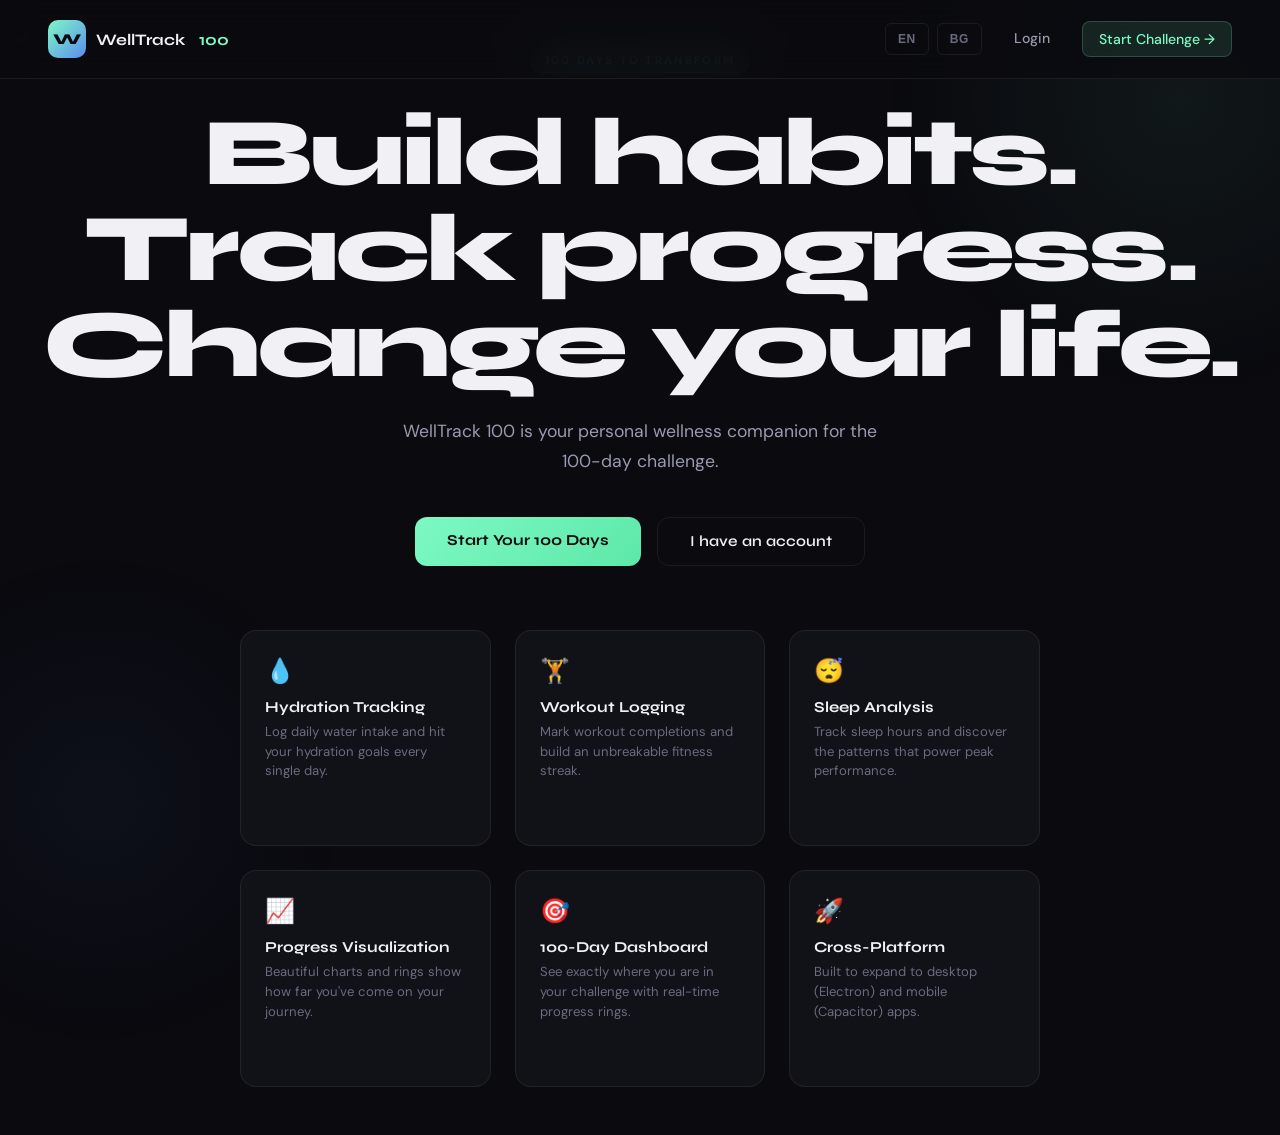
==== commit a035e29b: "Checkpoint from VS Code for cloud agent session" ====
--- a/frontend/index.html
+++ b/frontend/index.html
@@ -25,54 +25,54 @@
   </nav>
 
   <section class="home-hero">
-    <div class="tagline">100 Days to Transform</div>
+    <div class="tagline" data-i18n="home.tagline">100 Days to Transform</div>
 
-    <h1>
+    <h1 data-i18n-html="home.title">
       Build habits.<br>
       Track <span class="highlight">progress.</span><br>
       Change your life.
     </h1>
 
-    <p>
+    <p data-i18n="home.description">
       WellTrack 100 is your personal wellness companion for the 100-day challenge.
       Log water, workouts, and sleep — watch yourself transform day by day.
     </p>
 
     <div class="home-cta">
-      <a href="register.html" class="btn-home-primary">Start Your 100 Days</a>
-      <a href="login.html" class="btn-home-ghost">I have an account</a>
+      <a href="register.html" class="btn-home-primary" data-i18n="home.startButton">Start Your 100 Days</a>
+      <a href="login.html" class="btn-home-ghost" data-i18n="home.loginButton">I have an account</a>
     </div>
 
     <div class="features-grid">
       <div class="feature-chip">
         <div class="feat-icon">💧</div>
-        <h3>Hydration Tracking</h3>
-        <p>Log daily water intake and hit your hydration goals every single day.</p>
+        <h3 data-i18n="home.features.hydration">Hydration Tracking</h3>
+        <p data-i18n="home.features.hydrationDesc">Log daily water intake and hit your hydration goals every single day.</p>
       </div>
       <div class="feature-chip">
         <div class="feat-icon">🏋️</div>
-        <h3>Workout Logging</h3>
-        <p>Mark workout completions and build an unbreakable fitness streak.</p>
+        <h3 data-i18n="home.features.workout">Workout Logging</h3>
+        <p data-i18n="home.features.workoutDesc">Mark workout completions and build an unbreakable fitness streak.</p>
       </div>
       <div class="feature-chip">
         <div class="feat-icon">😴</div>
-        <h3>Sleep Analysis</h3>
-        <p>Track sleep hours and discover the patterns that power peak performance.</p>
+        <h3 data-i18n="home.features.sleep">Sleep Analysis</h3>
+        <p data-i18n="home.features.sleepDesc">Track sleep hours and discover the patterns that power peak performance.</p>
       </div>
       <div class="feature-chip">
         <div class="feat-icon">📈</div>
-        <h3>Progress Visualization</h3>
-        <p>Beautiful charts and rings show how far you've come on your journey.</p>
+        <h3 data-i18n="home.features.progress">Progress Visualization</h3>
+        <p data-i18n="home.features.progressDesc">Beautiful charts and rings show how far you've come on your journey.</p>
       </div>
       <div class="feature-chip">
         <div class="feat-icon">🎯</div>
-        <h3>100-Day Dashboard</h3>
-        <p>See exactly where you are in your challenge with real-time progress rings.</p>
+        <h3 data-i18n="home.features.dashboard">100-Day Dashboard</h3>
+        <p data-i18n="home.features.dashboardDesc">See exactly where you are in your challenge with real-time progress rings.</p>
       </div>
       <div class="feature-chip">
         <div class="feat-icon">🚀</div>
-        <h3>Cross-Platform</h3>
-        <p>Built to expand to desktop (Electron) and mobile (Capacitor) apps.</p>
+        <h3 data-i18n="home.features.crossPlatform">Cross-Platform</h3>
+        <p data-i18n="home.features.crossPlatformDesc">Built to expand to desktop (Electron) and mobile (Capacitor) apps.</p>
       </div>
     </div>
   </section>
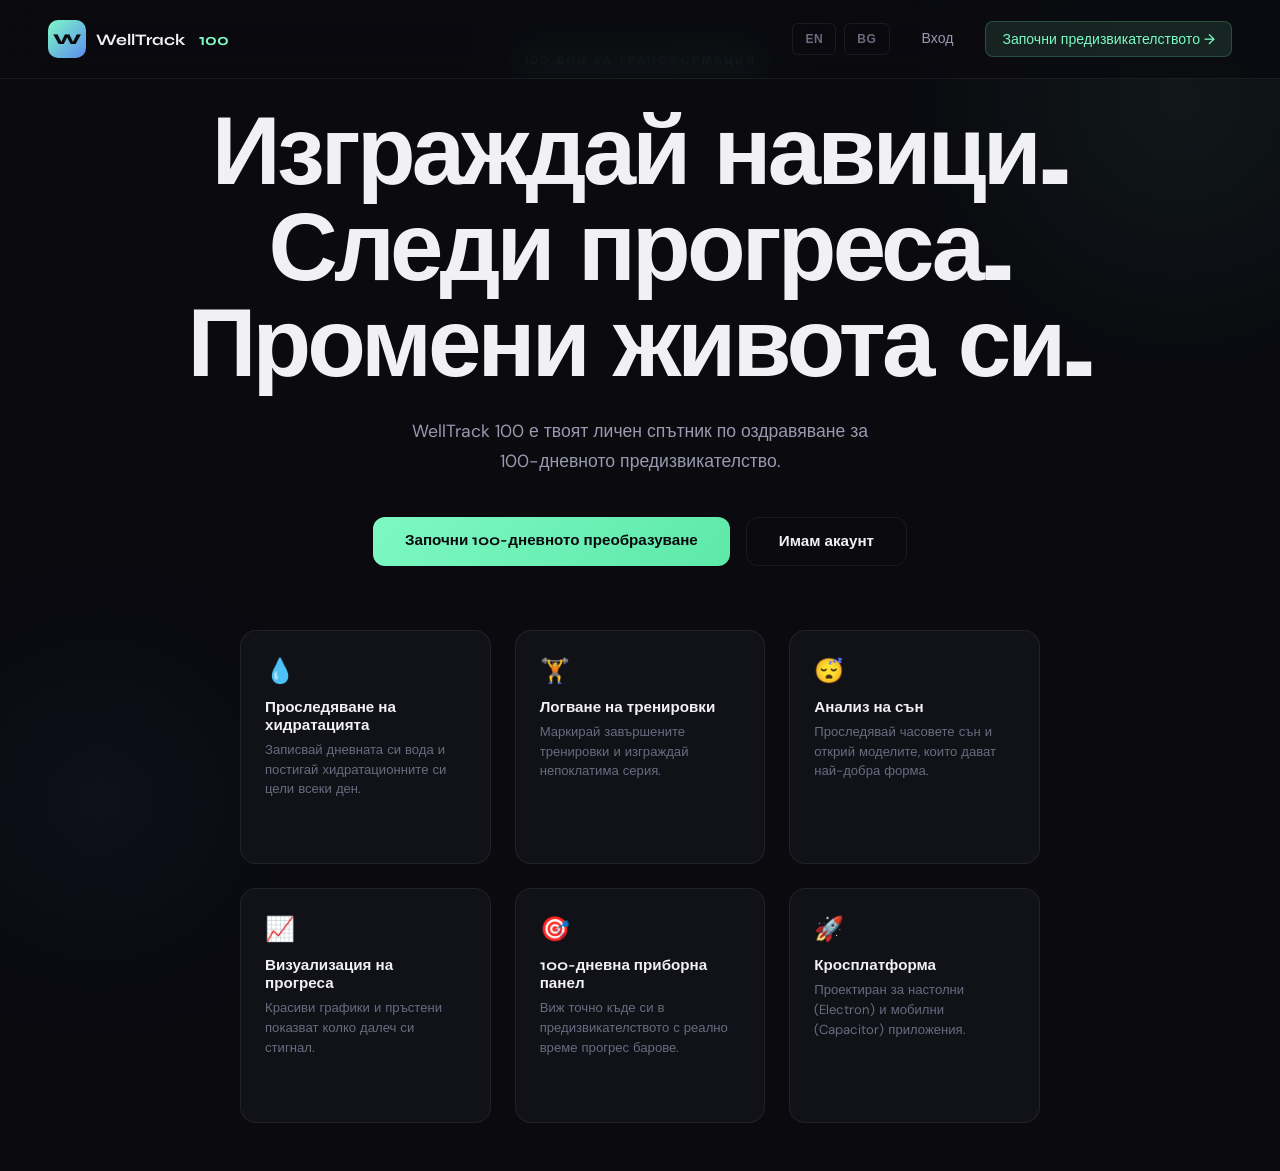
==== commit 659c4aae: "Translated to bg 85%" ====
--- a/frontend/index.html
+++ b/frontend/index.html
@@ -1,9 +1,9 @@
 <!DOCTYPE html>
-<html lang="en">
+<html lang="bg">
 <head>
   <meta charset="UTF-8" />
   <meta name="viewport" content="width=device-width, initial-scale=1.0" />
-  <title>WellTrack 100 · Your 100-Day Wellness Challenge</title>
+  <title>WellTrack 100 · 100-дневно уелнес предизвикателство</title>
   <link rel="stylesheet" href="css/style.css" />
   <script src="js/i18n.js"></script>
 </head>
@@ -16,63 +16,63 @@
     </div>
     <div class="nav-links">
       <div class="lang-switcher">
-        <button class="lang-btn" onclick="setLanguage('en')" title="English">EN</button>
+        <button class="lang-btn" onclick="setLanguage('en')" title="Английски">EN</button>
         <button class="lang-btn" onclick="setLanguage('bg')" title="Български">BG</button>
       </div>
-      <a href="login.html" id="nav-login" data-i18n="nav.login">Login</a>
-      <a href="register.html" class="cta" data-i18n="nav.startChallenge">Start Challenge →</a>
+      <a href="login.html" id="nav-login" data-i18n="nav.login">Вход</a>
+      <a href="register.html" class="cta" data-i18n="nav.startChallenge">Започни предизвикателството →</a>
     </div>
   </nav>
 
   <section class="home-hero">
-    <div class="tagline" data-i18n="home.tagline">100 Days to Transform</div>
+    <div class="tagline" data-i18n="home.tagline">100 дни до промяна</div>
 
     <h1 data-i18n-html="home.title">
-      Build habits.<br>
-      Track <span class="highlight">progress.</span><br>
-      Change your life.
+      Създай навици.<br>
+      Следи <span class="highlight">прогреса</span>.<br>
+      Промени живота си.
     </h1>
 
     <p data-i18n="home.description">
-      WellTrack 100 is your personal wellness companion for the 100-day challenge.
-      Log water, workouts, and sleep — watch yourself transform day by day.
+      WellTrack 100 е твоят личен уелнес спътник за 100-дневното предизвикателство.
+      Записвай вода, тренировки и сън — виж как се променяш ден след ден.
     </p>
 
     <div class="home-cta">
-      <a href="register.html" class="btn-home-primary" data-i18n="home.startButton">Start Your 100 Days</a>
-      <a href="login.html" class="btn-home-ghost" data-i18n="home.loginButton">I have an account</a>
+      <a href="register.html" class="btn-home-primary" data-i18n="home.startButton">Започни своите 100 дни</a>
+      <a href="login.html" class="btn-home-ghost" data-i18n="home.loginButton">Имам акаунт</a>
     </div>
 
     <div class="features-grid">
       <div class="feature-chip">
         <div class="feat-icon">💧</div>
-        <h3 data-i18n="home.features.hydration">Hydration Tracking</h3>
-        <p data-i18n="home.features.hydrationDesc">Log daily water intake and hit your hydration goals every single day.</p>
+        <h3 data-i18n="home.features.hydration">Проследяване на хидратация</h3>
+        <p data-i18n="home.featuresDesc.hydration">Записвай дневния прием на вода и изпълнявай целите си за хидратация всеки ден.</p>
       </div>
       <div class="feature-chip">
         <div class="feat-icon">🏋️</div>
-        <h3 data-i18n="home.features.workout">Workout Logging</h3>
-        <p data-i18n="home.features.workoutDesc">Mark workout completions and build an unbreakable fitness streak.</p>
+        <h3 data-i18n="home.features.workout">Записване на тренировки</h3>
+        <p data-i18n="home.featuresDesc.workout">Отбелязвай завършените тренировки и изграждай непрекъсната серия за фитнес.</p>
       </div>
       <div class="feature-chip">
         <div class="feat-icon">😴</div>
-        <h3 data-i18n="home.features.sleep">Sleep Analysis</h3>
-        <p data-i18n="home.features.sleepDesc">Track sleep hours and discover the patterns that power peak performance.</p>
+        <h3 data-i18n="home.features.sleep">Анализ на сън</h3>
+        <p data-i18n="home.featuresDesc.sleep">Следи часовете сън и открий моделите, които ти дават максимална енергия.</p>
       </div>
       <div class="feature-chip">
         <div class="feat-icon">📈</div>
-        <h3 data-i18n="home.features.progress">Progress Visualization</h3>
-        <p data-i18n="home.features.progressDesc">Beautiful charts and rings show how far you've come on your journey.</p>
+        <h3 data-i18n="home.features.progress">Визуализиране на прогрес</h3>
+        <p data-i18n="home.featuresDesc.progress">Красиви графики и кръгове показват колко далеч си стигнал.</p>
       </div>
       <div class="feature-chip">
         <div class="feat-icon">🎯</div>
-        <h3 data-i18n="home.features.dashboard">100-Day Dashboard</h3>
-        <p data-i18n="home.features.dashboardDesc">See exactly where you are in your challenge with real-time progress rings.</p>
+        <h3 data-i18n="home.features.dashboard">100-дневно табло</h3>
+        <p data-i18n="home.featuresDesc.dashboard">Виж точно къде си в предизвикателството с реално време прогрес кръгове.</p>
       </div>
       <div class="feature-chip">
         <div class="feat-icon">🚀</div>
-        <h3 data-i18n="home.features.crossPlatform">Cross-Platform</h3>
-        <p data-i18n="home.features.crossPlatformDesc">Built to expand to desktop (Electron) and mobile (Capacitor) apps.</p>
+        <h3 data-i18n="home.features.crossPlatform">Крос-платформено</h3>
+        <p data-i18n="home.featuresDesc.crossPlatform">Създадено да се разшири до десктоп и мобилни приложения.</p>
       </div>
     </div>
   </section>
